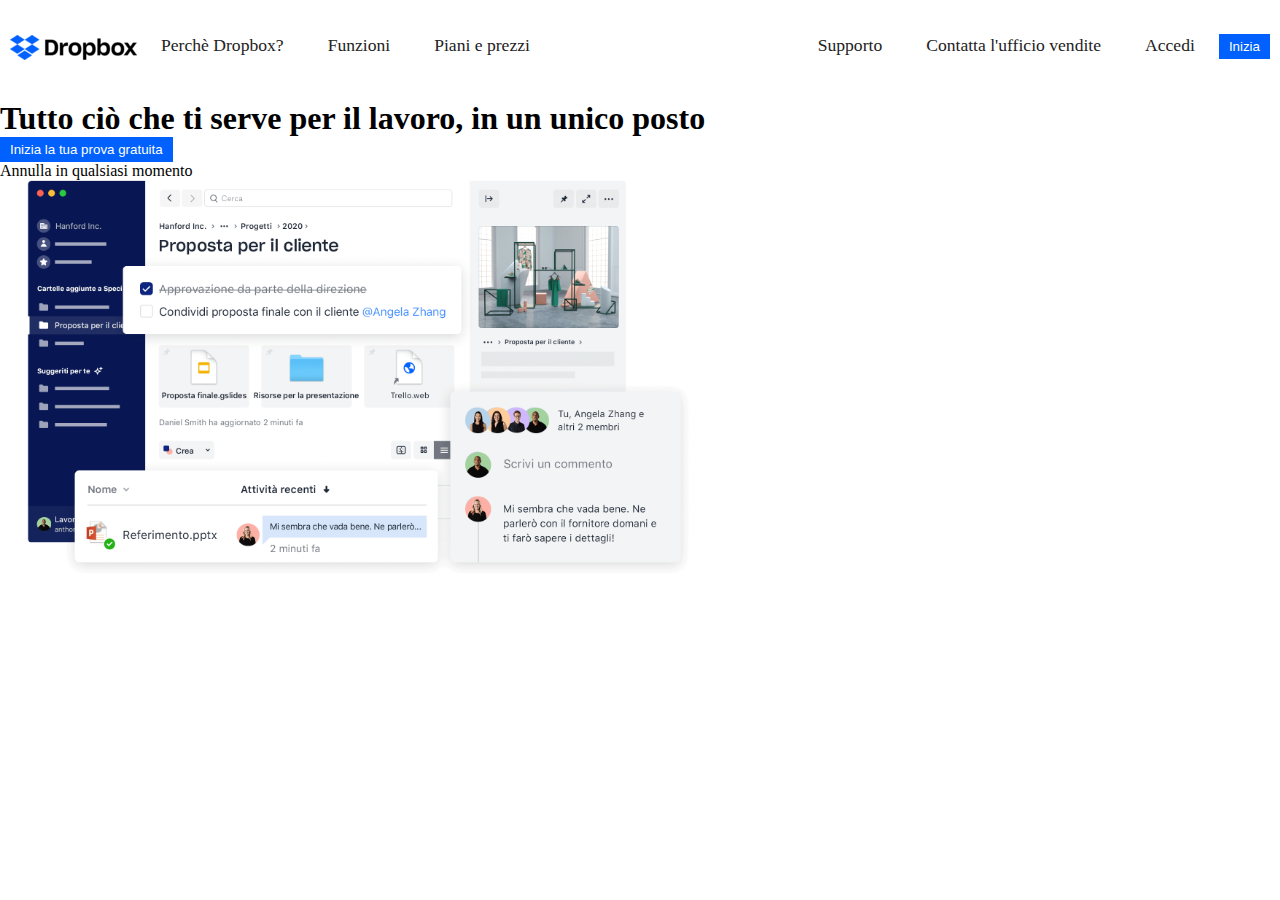
==== index.html @ a0fb564c "Fine sezione navigazione" ====
<!DOCTYPE html>
<html lang="it">
<head>

    <meta charset="UTF-8">
    <meta http-equiv="X-UA-Compatible" content="IE=edge">
    <meta name="viewport" content="width=device-width, initial-scale=1.0">
    <link rel="stylesheet" href="css/style.css">
    <title>Dropbox</title>

</head>

<body>
    <header>

        <!-- Inizio sezione navigazione -->
        <nav>
            <ul class="menu menu-left">
                <a href="#"><img src="img/logo-small.png" alt="logo-dropbox"></a>
                <li><a href="#">Perchè Dropbox?</a></li>
                <li><a href="#">Funzioni</a></li>
                <li><a href="#">Piani e prezzi</a></li>
            </ul>

            <ul class="menu menu-right">
                <li><a href="#">Supporto</a></li>
                <li><a href="#">Contatta l'ufficio vendite</a></li>
                <li><a href="#">Accedi</a></li>
                <a href="#"><button  id="inizia">Inizia</button></a>
            </ul>
        </nav>
        <!-- Fine sezione navigazione -->
    </header>
    <!-- Inizio corpo -->
    <main>
        <!-- Inizio prima sezione -->
        <div>
            <div>
                <h1>Tutto ciò che ti serve per il lavoro, in un unico posto</h1>
                <div>
                <p></p>
                <button>Inizia la tua prova gratuita</button>
                </div>
                <p>Annulla in qualsiasi momento</p>
            </div>

            <div class="jumbo">
                <img src="img/jumbo.png" alt="business-feature">
            </div>
        </div>
    </main>
</body>
</html>
---- css/style.css ----
/*  \/\/\/\/\/\/\/\/\/\/\/\/\/\Regole generali/\/\/\/\/\/\/\/\/\/\/\/\/\/  */
*{
    margin: 0;
    padding: 0;
    box-sizing: border-box;
}

button{
    background-color: #0061FF;
    padding: 5px;
    padding-left: 10px;
    padding-right: 10px;
    color: white;
    border: none;
}

button:hover{
    color: grey;
}

/* /\/\/\/\/\/\/\/\/\/\/\/\/\/\Regole generali/\/\/\/\/\/\/\/\/\/\/\/\/\/\ */

/* Inizio sezione navigazione */

nav {
    height: 100px; 
    width: 100%;
    background-color: white;
    position: fixed;
    top: 0;
    left: 0;
    z-index: 999;
    padding: 10px;
}

nav>ul>a>img {
    vertical-align: middle;
}

nav>ul>li {
    display: inline-block;
    padding: 0 20px;
    line-height: 70px;
}

.menu{
    display: inline-block;
    width: 40%;
}
nav>ul>li>a {
    display: inline-block;
    text-decoration: none;
    color: #222222;
    font-size: 1.1em;
}

nav ul li a:hover {
    background-color: #aaa;
}

li:hover {
    border-bottom: solid 2px green;
}

.menu-right{
    float: right;
    width: auto;
}

.menu-left{
    width: auto;
}

nav ul a {
    display: inline-block;
}

main{
    margin-top: 100px;
}

/* Fine sezione navigazione */

/* Inizio prima sezione */

.jumbo img{
    display: block;
    width: 700px;
}
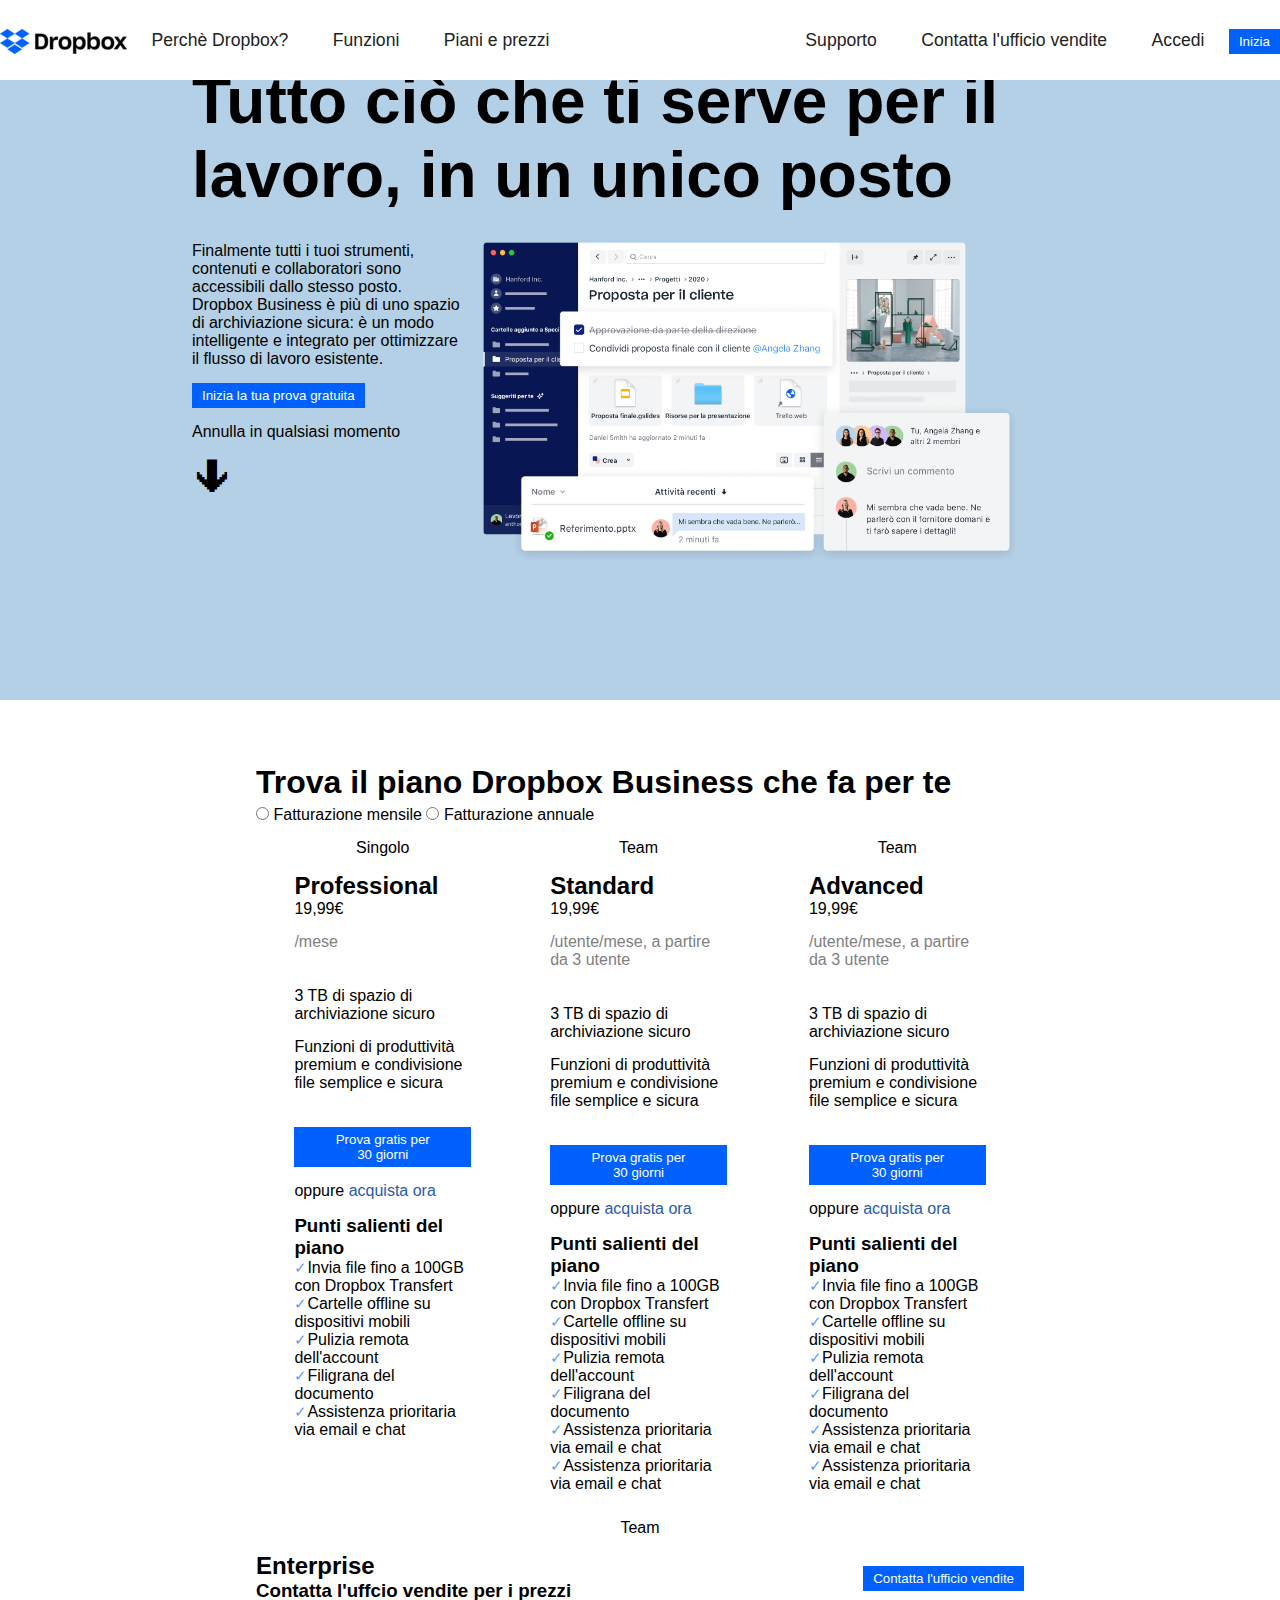
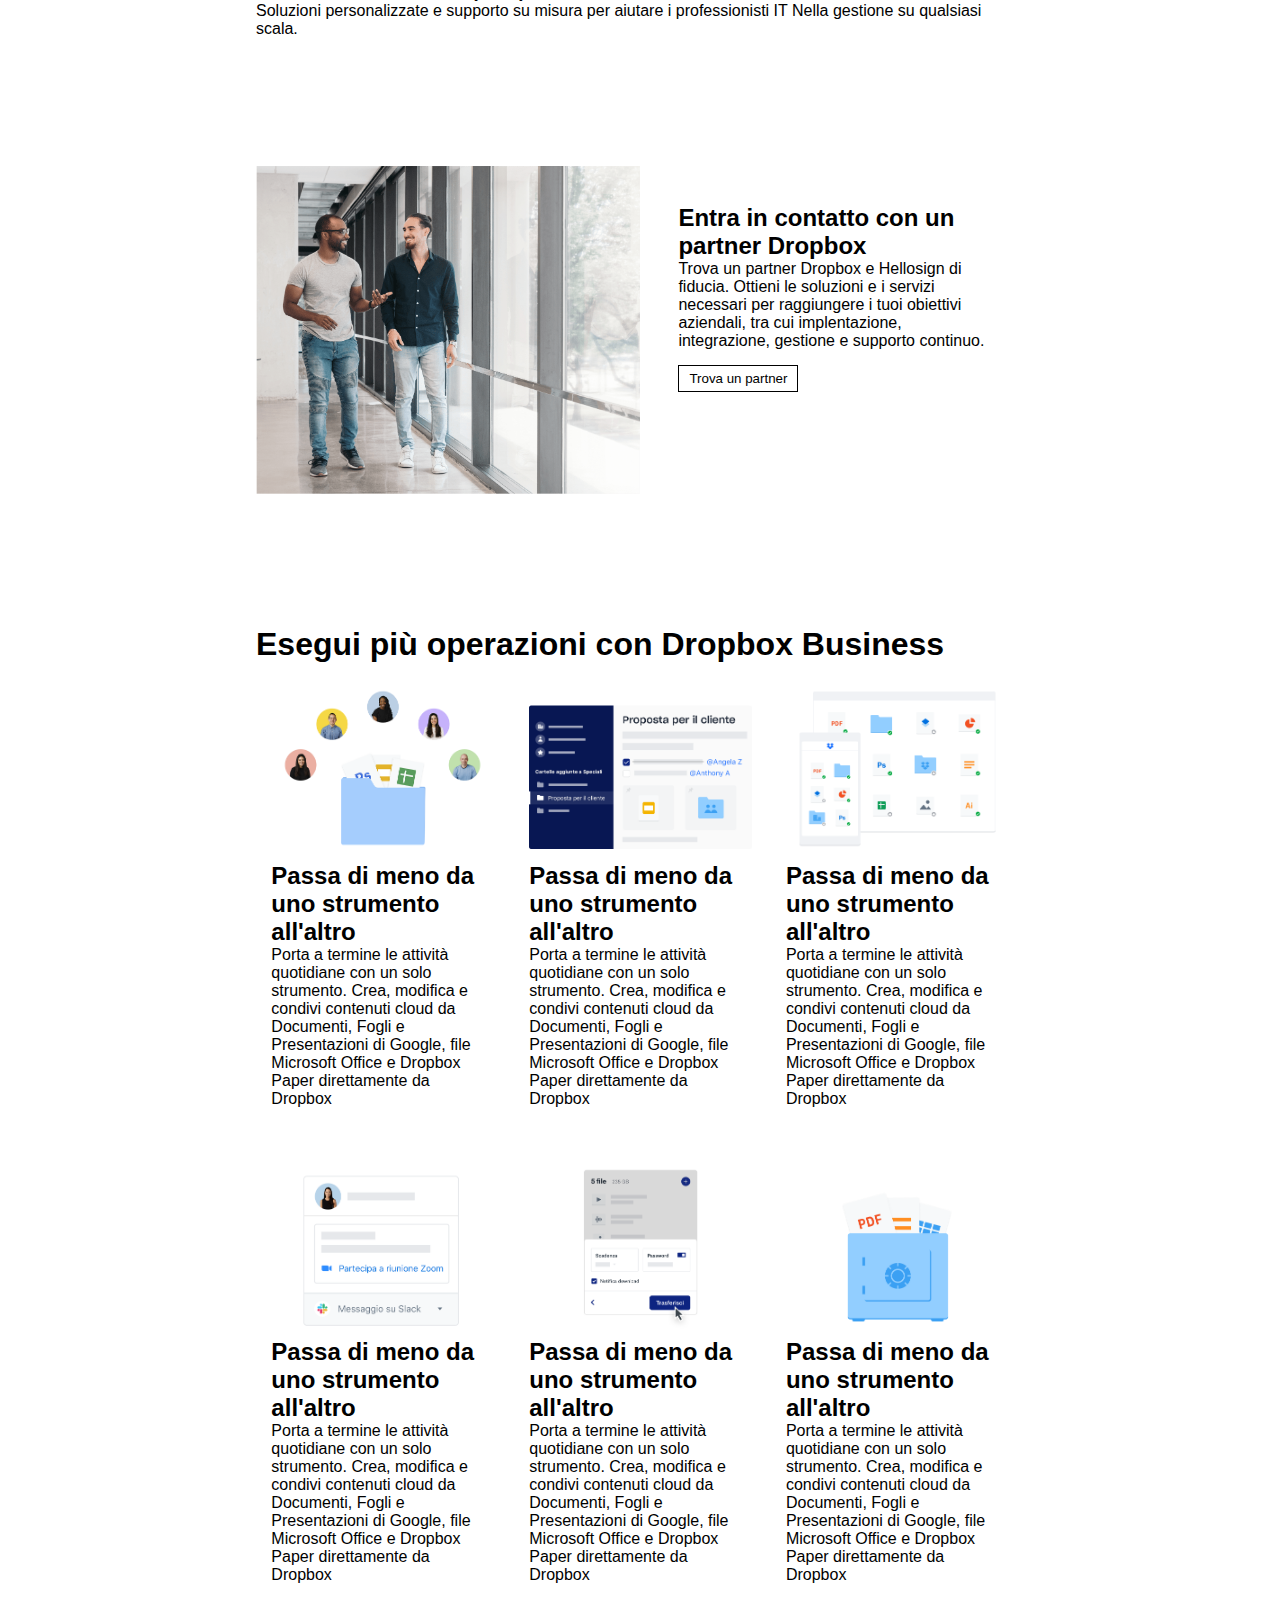
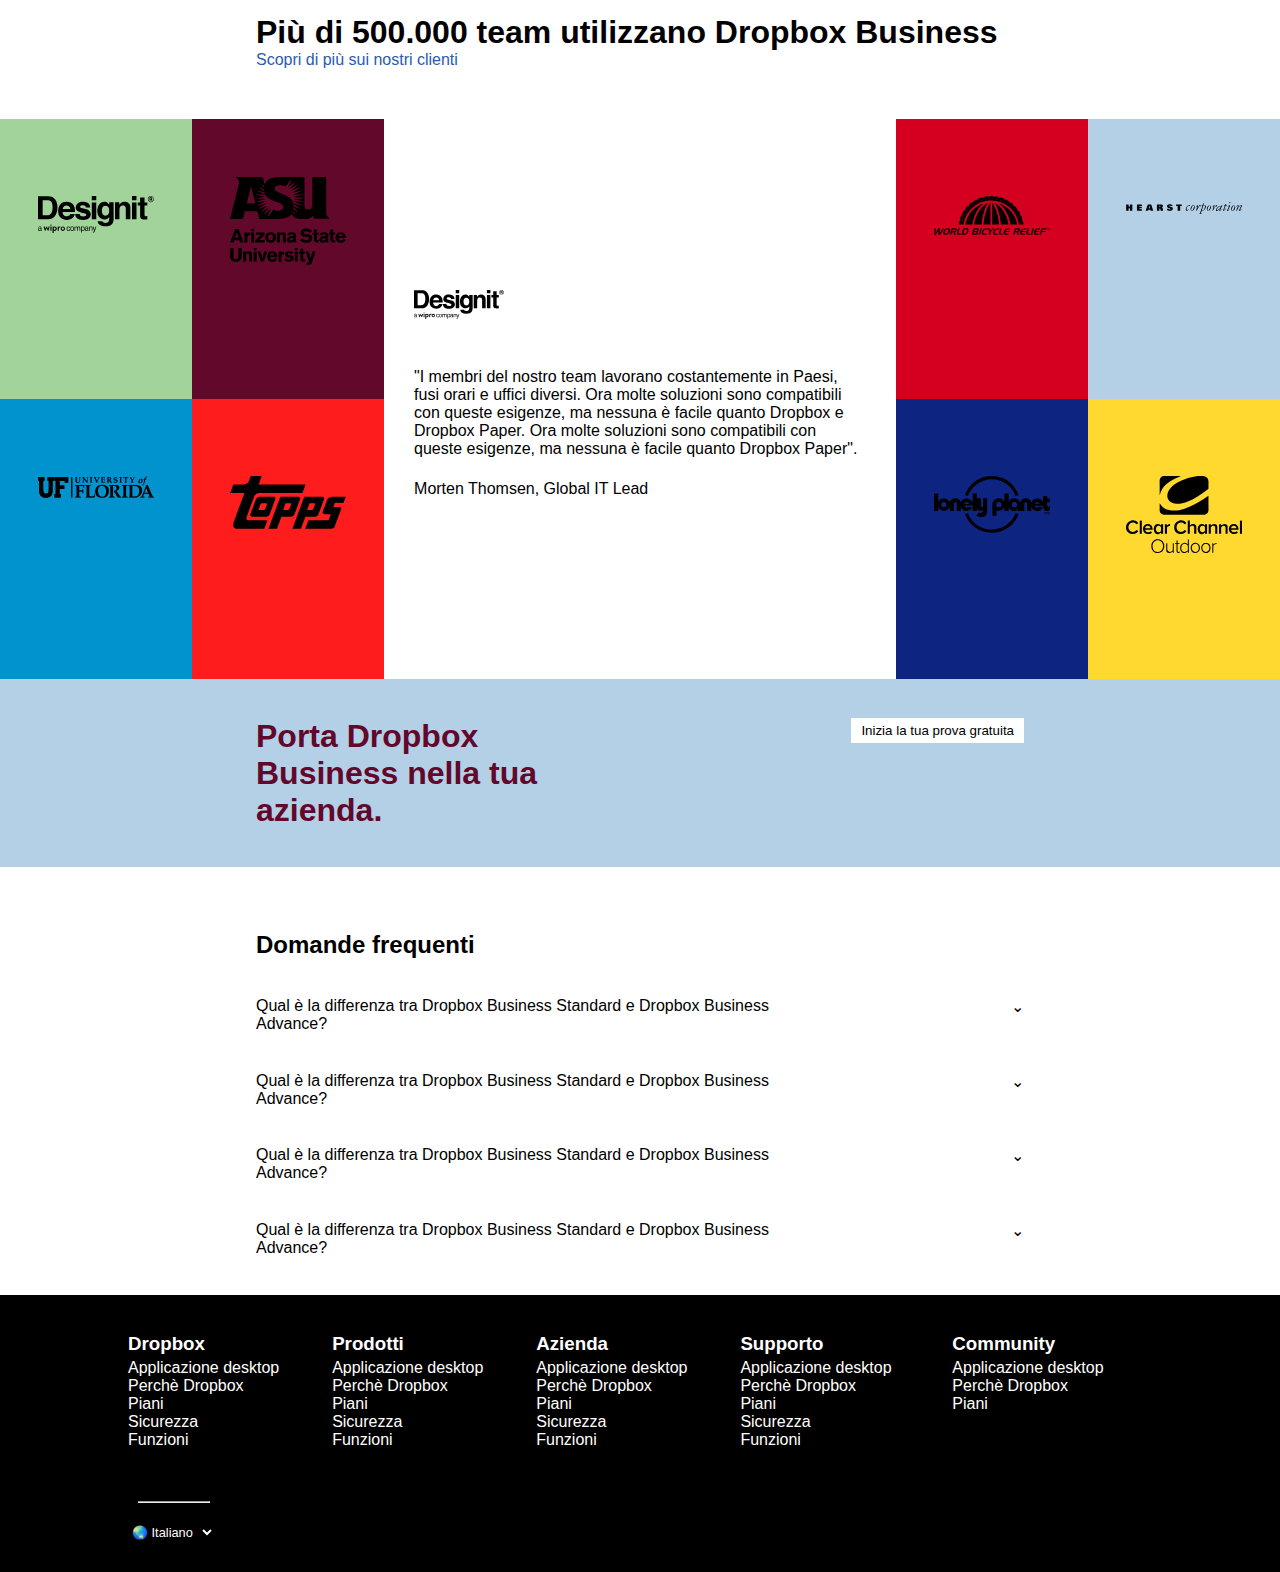
==== commit ae0bcd43: "Fine compito" ====
--- a/index.html
+++ b/index.html
@@ -1,10 +1,9 @@
 <!DOCTYPE html>
 <html lang="it">
 <head>
-
     <meta charset="UTF-8">
     <meta http-equiv="X-UA-Compatible" content="IE=edge">
-    <meta name="viewport" content="width=device-width, initial-scale=1.0">
+    <meta name="viewport" content="initial-scale=1, maximum-scale=1">
     <link rel="stylesheet" href="css/style.css">
     <title>Dropbox</title>
 
@@ -12,7 +11,6 @@
 
 <body>
     <header>
-
         <!-- Inizio sezione navigazione -->
         <nav>
             <ul class="menu menu-left">
@@ -34,20 +32,303 @@
     <!-- Inizio corpo -->
     <main>
         <!-- Inizio prima sezione -->
-        <div>
-            <div>
-                <h1>Tutto ciò che ti serve per il lavoro, in un unico posto</h1>
-                <div>
-                <p></p>
+        <div class="container">
+            <h1>Tutto ciò che ti serve per il lavoro, in un unico posto</h1>
+            <div class="container-left">  
+                <p>Finalmente tutti i tuoi strumenti, contenuti e collaboratori sono accessibili dallo stesso posto. Dropbox Business è più di uno spazio di archiviazione sicura: è un modo intelligente e integrato per ottimizzare il flusso di lavoro esistente.</p>
                 <button>Inizia la tua prova gratuita</button>
-                </div>
                 <p>Annulla in qualsiasi momento</p>
+                <p class="arrow"> &#129139;</p>
             </div>
 
             <div class="jumbo">
                 <img src="img/jumbo.png" alt="business-feature">
             </div>
         </div>
+        <!-- Fine prima sezione -->
+
+        <!-- Inizio sezione piani -->
+
+        <div class="containerz">
+
+            <div class="container-header">
+                <h1>Trova il piano Dropbox Business che fa per te</h1>
+
+                <div> 
+                    <input type="radio" id="Fatturazione-mensile" name="fatturazione" value="Fatturazione-mensile">
+                    <label for="dewey">Fatturazione mensile</label>     
+
+                    <input type="radio" id="Fatturazione-annuale" name="fatturazione" value="Fatturazione-annuale">
+                    <label for="dewey">Fatturazione annuale</label>     
+                </div>
+
+            </div>
+
+            <div class="container-main-left">
+                <div>
+                    <p class="text-center">Singolo</p>
+                </div>
+                <h2>Professional</h2>
+                <p>19,99€</p>
+                <p class="grey">/mese</p>
+                <p>3 TB di spazio di archiviazione sicuro</p>
+                <p>Funzioni di produttività premium e condivisione file semplice e sicura</p>
+                <button>Prova gratis per 30 giorni</button>
+                <p>oppure <a href="#">acquista ora</a></p>
+                 
+                <div>
+                    <h3>Punti salienti del piano</h3>
+                    <ul>
+                        <li> <span class="done"></span>Invia file fino a 100GB con Dropbox Transfert</li>
+                        <li> <span class="done"></span>Cartelle offline su dispositivi mobili</li>
+                        <li> <span class="done"></span>Pulizia remota dell'account</li>
+                        <li> <span class="done"></span>Filigrana del documento</li>
+                        <li> <span class="done"></span>Assistenza prioritaria via email e chat</li>
+                    </ul>
+                </div> 
+            </div>
+            <div class="container-main-center">
+                <div>
+                    <p class="text-center">Team</p>
+                </div>
+                <h2>Standard</h2>
+                <p>19,99€</p>
+                <p class="grey">/utente/mese, a partire da 3 utente</p>
+                <p>3 TB di spazio di archiviazione sicuro</p>
+                <p>Funzioni di produttività premium e condivisione file semplice e sicura</p>
+                <button>Prova gratis per 30 giorni</button>
+                <p>oppure <a href="#">acquista ora</a></p>
+            
+                <div>
+                    <h3>Punti salienti del piano</h3>
+                    <ul>
+                        <li> <span class="done"></span>Invia file fino a 100GB con Dropbox Transfert</li>
+                        <li> <span class="done"></span>Cartelle offline su dispositivi mobili</li>
+                        <li> <span class="done"></span>Pulizia remota dell'account</li>
+                        <li> <span class="done"></span>Filigrana del documento</li>
+                        <li> <span class="done"></span>Assistenza prioritaria via email e chat</li>
+                        <li> <span class="done"></span>Assistenza prioritaria via email e chat</li>
+                    </ul>
+                </div>                 
+            </div>
+            <div class="container-main-right">
+                <div>
+                    <p class="text-center">Team</p>
+                </div>
+                <h2>Advanced</h2>
+                <p>19,99€</p>
+                <p class="grey">/utente/mese, a partire da 3 utente</p>
+                <p>3 TB di spazio di archiviazione sicuro</p>
+                <p>Funzioni di produttività premium e condivisione file semplice e sicura</p>
+                <button>Prova gratis per 30 giorni</button>
+                <p>oppure <a href="#">acquista ora</a></p>
+
+                <div>
+                    <h3>Punti salienti del piano</h3>
+                    <ul>
+                        <li> <span class="done"></span>Invia file fino a 100GB con Dropbox Transfert</li>
+                        <li> <span class="done"></span>Cartelle offline su dispositivi mobili</li>
+                        <li> <span class="done"></span>Pulizia remota dell'account</li>
+                        <li> <span class="done"></span>Filigrana del documento</li>
+                        <li> <span class="done"></span>Assistenza prioritaria via email e chat</li>
+                        <li> <span class="done"></span>Assistenza prioritaria via email e chat</li>
+                    </ul>
+                </div>     
+            </div>
+        </div>
+        <!-- Fine sezione piani -->
+        <!-- Inizio sezione enterprise -->
+        <div class="container-enterprise">
+            <p class="text-center">Team</p>
+            <h2>Enterprise</h2>
+            <h3>Contatta l'uffcio vendite per i prezzi</h3>
+            <p>Soluzioni personalizzate e supporto su misura per aiutare i professionisti IT Nella gestione su qualsiasi scala.</p>
+            <button class="button-float">Contatta l'ufficio vendite</button>
+        </div>
+        <!-- Fine sezione enterprise -->
+        <!-- Inizio sezione partner -->
+        <div class="container-partner">
+            <div class="img-partner">
+                <img src="img/partner.png" alt="partner">
+            </div>
+
+            <div class="box-partner">
+                <h2>Entra in contatto con un partner Dropbox</h2>
+                <p>Trova un partner Dropbox e Hellosign di fiducia. Ottieni le soluzioni e i servizi necessari per raggiungere i tuoi obiettivi aziendali, tra cui implentazione, integrazione, gestione e supporto continuo.</p>
+                <button class="button-partner">Trova un partner</button>
+            </div>
+        </div>
+        <!-- Fine sezione partner -->
+        <!-- Inizio sezione operazioni -->
+        <div class="container-Dropbox-Business">
+            <h1>Esegui più operazioni con Dropbox Business</h1>
+            
+            <div class="box-DB" >
+                <div class="box-img">
+                    <img src="img/business-feature-switching-tools.png" alt="folder-tools">
+                </div>
+                <h2>Passa di meno da uno strumento all'altro</h2>
+                <p>Porta a termine le attività quotidiane con un solo strumento. Crea, modifica e condivi contenuti cloud da Documenti, Fogli e Presentazioni di Google, file Microsoft Office e Dropbox Paper direttamente da Dropbox</p>
+            </div>
+
+            <div class="box-DB" >
+                <div class="box-img">
+                    <img src="img/business-feature-coordinate-it.png" alt="folder-tools">
+                </div>
+                <h2>Passa di meno da uno strumento all'altro</h2>
+                <p>Porta a termine le attività quotidiane con un solo strumento. Crea, modifica e condivi contenuti cloud da Documenti, Fogli e Presentazioni di Google, file Microsoft Office e Dropbox Paper direttamente da Dropbox</p>
+            </div>
+
+            <div class="box-DB right" >
+                <div class="box-img">
+                    <img src="img/business-feature-multi-device.png" alt="folder-tools">
+                </div>
+                <h2>Passa di meno da uno strumento all'altro</h2>
+                <p>Porta a termine le attività quotidiane con un solo strumento. Crea, modifica e condivi contenuti cloud da Documenti, Fogli e Presentazioni di Google, file Microsoft Office e Dropbox Paper direttamente da Dropbox</p>
+            </div>
+
+            <div class="box-DB" >
+                <div class="box-img">
+                    <img src="img/business-feature-integrations-it.png" alt="folder-tools">
+                </div>
+                <h2>Passa di meno da uno strumento all'altro</h2>
+                <p>Porta a termine le attività quotidiane con un solo strumento. Crea, modifica e condivi contenuti cloud da Documenti, Fogli e Presentazioni di Google, file Microsoft Office e Dropbox Paper direttamente da Dropbox</p>
+            </div> 
+            
+            <div class="box-DB" >
+                <div class="box-img">
+                    <img src="img/business-feature-send-files-it.png" alt="folder-tools">
+                </div>
+                <h2>Passa di meno da uno strumento all'altro</h2>
+                <p>Porta a termine le attività quotidiane con un solo strumento. Crea, modifica e condivi contenuti cloud da Documenti, Fogli e Presentazioni di Google, file Microsoft Office e Dropbox Paper direttamente da Dropbox</p>
+            </div>
+
+            <div class="box-DB right" >
+                <div class="box-img">
+                    <img src="img/business-feature-security.png" alt="folder-tools">
+                </div>
+                <h2>Passa di meno da uno strumento all'altro</h2>
+                <p>Porta a termine le attività quotidiane con un solo strumento. Crea, modifica e condivi contenuti cloud da Documenti, Fogli e Presentazioni di Google, file Microsoft Office e Dropbox Paper direttamente da Dropbox</p>
+            </div>
+        </div>
+        <!-- Fine sezione operazioni -->
+        <!-- Inizio sezione team -->
+        <div class="container-title">
+            <h1>Più di 500.000 team utilizzano Dropbox Business</h1>
+            <a href="#">Scopri di più sui nostri clienti</a>
+        </div>
+        <div class="container-boxes">
+
+            <div class="left-box dimension-box">
+                <div class="left-img-1 dim-box"><div id="left-img-1-p"><img src="img/designit.svg" alt="logo-designit"></div></div>
+                <div class="left-img-2 dim-box right"><img src="img/arizona_state_university.svg" alt="logo-arizon"></div>
+                <div class="left-img-3 dim-box"><img src="img/university_of_florida.svg" alt="logo-florida"></div>
+                <div class="left-img-4 dim-box right"><img src="img/topps.svg" alt="logo-topps"></div>
+            </div>
+            <div class="center-box">
+                <div class="center-img">
+                    <img src="img/designit.svg" alt="logo-designit">
+                </div>
+                <p>"I membri del nostro team lavorano costantemente in Paesi, fusi orari e uffici diversi. Ora molte soluzioni sono compatibili con queste esigenze, ma nessuna è facile quanto Dropbox e Dropbox Paper. Ora molte soluzioni sono compatibili con queste esigenze, ma nessuna è facile quanto Dropbox Paper".</p>
+                <p>Morten Thomsen, Global IT Lead</p>
+            </div>
+            <div class="right-box dimension-box  right">
+                <div class="right-img-1 dim-box"><img src="img/world_bicycle_relief.svg" alt="logo-world"></div>
+                <div class="right-img-2 dim-box right"><img src="img/hearst_corp.svg" alt="logo-hearst"></div>
+                <div class="right-img-3 dim-box"><img src="img/lonely_planet.svg" alt="logo-lonely"></div>
+                <div class="right-img-4 dim-box right"><img src="img/clear_channel.svg" alt="logo-clear"></div>
+            </div>
+        </div>
+        <!-- Fine sezione team -->
+        <!-- Inizio sezione prova gratuita -->
+        <div class="container-prova-gratuita">
+            <div class="box-prova-gratuita">
+                <h1>Porta Dropbox Business nella tua azienda.</h1>
+                <button id="button-prova-gratuita">Inizia la tua prova gratuita</button>
+            </div>
+        </div>
+        <!-- Fine sezione prova gratuita -->
+        <!-- Inizio sezione FAQ -->
+        <div class="container-domande">
+            <h2>Domande frequenti</h2>
+            <ul>
+                <p>&#8964;</p>
+                <li>Qual è la differenza tra Dropbox Business Standard e Dropbox Business Advance?</li>
+                <p>&#8964;</p>
+                <li>Qual è la differenza tra Dropbox Business Standard e Dropbox Business Advance?</li>
+                <p>&#8964;</p>
+                <li>Qual è la differenza tra Dropbox Business Standard e Dropbox Business Advance?</li>
+                <p>&#8964;</p>
+                <li>Qual è la differenza tra Dropbox Business Standard e Dropbox Business Advance?</li>
+            </ul>
+        </div>
+        <!-- Fine sezione FAQ -->
     </main>
+    <!-- Fine corpo -->
+    <footer>
+        <!-- Inizio sezione footer -->
+        <div class="container-footer">
+            <ul>
+                <li class="box-footer">
+                    <h3>Dropbox</h3>
+                    <ul>
+                        <li><a href="#">Applicazione desktop</a></li>
+                        <li><a href="#">Perchè Dropbox</a></li>
+                        <li><a href="#">Piani</a></li>
+                        <li><a href="#">Sicurezza</a></li>
+                        <li><a href="#">Funzioni</a></li>
+                    </ul>
+                </li>
+                <li class="box-footer">
+                    <h3>Prodotti</h3>
+                    <ul>
+                        <li><a href="#">Applicazione desktop</a></li>
+                        <li><a href="#">Perchè Dropbox</a></li>
+                        <li><a href="#">Piani</a></li>
+                        <li><a href="#">Sicurezza</a></li>
+                        <li><a href="#">Funzioni</a></li>
+                    </ul>
+                </li>
+                <li class="box-footer">
+                    <h3>Azienda</h3>
+                    <ul>
+                        <li><a href="#">Applicazione desktop</a></li>
+                        <li><a href="#">Perchè Dropbox</a></li>
+                        <li><a href="#">Piani</a></li>
+                        <li><a href="#">Sicurezza</a></li>
+                        <li><a href="#">Funzioni</a></li>
+                    </ul>
+                </li>
+                <li class="box-footer">
+                    <h3>Supporto</h3>
+                    <ul>
+                        <li><a href="#">Applicazione desktop</a></li>
+                        <li><a href="#">Perchè Dropbox</a></li>
+                        <li><a href="#">Piani</a></li>
+                        <li><a href="#">Sicurezza</a></li>
+                        <li><a href="#">Funzioni</a></li>
+                    </ul>
+                </li>
+                <li class="box-footer right">
+                    <h3>Community</h3>
+                    <ul>
+                        <li><a href="#">Applicazione desktop</a></li>
+                        <li><a href="#">Perchè Dropbox</a></li>
+                        <li><a href="#">Piani</a></li>
+                    </ul>
+                </li>
+            </ul>
+            <hr>
+            <div class="box-footer-language">
+                <select id="language" name="Language">
+                    <option value="Italiano"> &#127759; Italiano</option>
+                    <option value="English"> &#127759; English</option>
+                    <option value="Deutsch "> &#127759; Deutsch </option>
+                    <option value="Español "> &#127759; Español </option>
+                </select>
+            </div>
+        </div>
+        <!-- Fine sezione footer -->
+    </footer>
 </body>
 </html>--- a/css/style.css
+++ b/css/style.css
@@ -3,6 +3,7 @@
     margin: 0;
     padding: 0;
     box-sizing: border-box;
+    font-family: -apple-system, BlinkMacSystemFont, 'Segoe UI', Roboto, Oxygen, Ubuntu, Cantarell, 'Open Sans', 'Helvetica Neue', sans-serif;
 }
 
 button{
@@ -18,19 +19,53 @@
     color: grey;
 }
 
+body{
+    min-width: 700px;
+}
+
+ul{
+    list-style: none;
+    list-style-position: inside;
+    padding-left: 0;
+}
+
+.text-center{
+    text-align: center;
+}
+
+a{
+    text-decoration: none;
+    color: #295BAF;
+}
+
+img{
+    width: 100%;
+}
+
+.grey{
+    color: grey;
+}
+
+.right{
+    float: right;
+}
 /* /\/\/\/\/\/\/\/\/\/\/\/\/\/\Regole generali/\/\/\/\/\/\/\/\/\/\/\/\/\/\ */
 
 /* Inizio sezione navigazione */
 
+header{
+    display: block;
+    width: 100%;
+}
 nav {
-    height: 100px; 
+    display: block; 
     width: 100%;
     background-color: white;
     position: fixed;
     top: 0;
     left: 0;
     z-index: 999;
-    padding: 10px;
+    height: 80px;
 }
 
 nav>ul>a>img {
@@ -40,12 +75,12 @@
 nav>ul>li {
     display: inline-block;
     padding: 0 20px;
-    line-height: 70px;
+    line-height: 80px;
 }
 
 .menu{
     display: inline-block;
-    width: 40%;
+ 
 }
 nav>ul>li>a {
     display: inline-block;
@@ -58,7 +93,7 @@
     background-color: #aaa;
 }
 
-li:hover {
+nav>ul>li:hover {
     border-bottom: solid 2px green;
 }
 
@@ -75,15 +110,368 @@
     display: inline-block;
 }
 
-main{
-    margin-top: 100px;
-}
-
 /* Fine sezione navigazione */
 
 /* Inizio prima sezione */
 
-.jumbo img{
+.jumbo {
+    display: inline;
+    width: 70%;
+    float: right;
+    
+}
+
+.jumbo>img{
+    width: 90%;
+}
+
+.container{
+    padding-left: 15%;
+    padding-right: 15%;
+    padding-top: 5%;
+    height: 700px;
+    background-color: #B4D0E7;
+}
+
+.container>div{
+    display: inline-block;
+}
+
+.container-left{
+    max-height: 50vh;
+    width: 30%;
+    display: inline-block;
+
+}
+
+.container h1, button, p{
+    margin-bottom: 15px;
     display: block;
-    width: 700px;
-}+}
+
+.container h1{
+    margin-bottom: 30px;
+    font-size: 400%;
+}
+
+.arrow{
+    font-size: 40px;
+}
+
+/* Fine prima sezione */
+
+
+/* Inizio sezione piani */
+
+.done::before{
+    content: "\2713";
+    display: inline-block;
+    color: #5C9AFF;
+    font-size: 15px;
+    text-align: center;
+}
+
+.margin-button-60{
+    margin-bottom: 60px;
+}
+
+.containerz{
+    padding-top: 5%;
+    margin-right: 20%;
+    margin-left: 20%;
+    padding-bottom: 2%;
+}
+
+.containerz .grey{
+    margin-bottom: 20%;
+}
+
+.containerz button{
+    margin-top: 20%;
+    padding-left: 20%;
+    padding-right: 20%;
+}
+
+.container-header{
+    margin-bottom: 2%;
+    display: block;
+}
+
+.container-header p{
+    margin-top: 5px;;
+}
+
+.container-header h1{
+    margin-bottom: 5px;;
+}
+
+.container-main-left{
+    width: 33%;
+    float: left;
+    display: inline;
+    padding-left: 5%;
+    padding-right: 5%;
+}
+
+.container-main-center{
+    margin-left: 0.3%;
+    margin-right: 0.3%;
+    width: 33%;
+    display: inline-block;
+    padding-left: 5%;
+    padding-right: 5%;
+}
+
+.container-main-right{
+    width: 33%;
+    float: right;
+    display: inline;
+    padding-left: 5%;
+    padding-right: 5%;
+}
+
+/* Fine sezione piani */
+
+/* Inizio sezione enterprise */
+.container-enterprise{
+    margin-left: 20%;
+    margin-right: 20%;
+    position: relative;
+}
+
+.button-float{
+    position: absolute;
+    top: 40%;
+    right: 0;
+}
+/* Fine sezione enterprise */
+
+/* Inizio sezione partner */
+.container-partner{
+    margin-left: 20%;
+    margin-right: 20%;
+    margin-top: 10%;
+    margin-bottom: 10%;
+}
+
+.img-partner{
+    width: 50%;
+    display: inline-block;
+}
+
+.img-partner>img{
+    width: 100%;
+}
+
+.box-partner{
+    width: 50%;
+    float: right;
+    display: inline;
+    padding-top: 5%;
+    padding-right: 5%;
+    padding-left: 5%;
+}
+
+.button-partner{
+    background-color: white;
+    border: 1px solid black;
+    color: black;
+}
+
+.button-partner:hover{
+    background-color: black;
+    color: white;
+}
+/* Fine sezione partner */
+
+/* Inizio sezione operazioni */
+.container-Dropbox-Business{
+    margin-left: 20%;
+    margin-right: 20%;
+}
+
+.box-DB{
+    width: 33%;
+    padding: 2%;
+    display: inline-block;
+}
+/* Fine sezione operazioni */
+
+/* Inizio sezione team */
+.container-title{
+    margin-left: 20%;
+    margin-right: 20%;
+}
+
+.container-boxes{
+    margin-top: 50px;
+}
+
+.dimension-box{
+    width: 30%;
+    display: inline-block;
+}
+
+.center-box{
+    width: 39%;
+    display: inline-block;
+    padding-left: 2%;
+    padding-right: 2%;
+    padding-top: 1%;
+    margin: auto;
+}
+
+.center-box>p{
+    margin-top: 5%;
+    margin-bottom: 5%;
+}
+.center-img{
+    width: 20%;
+    margin-bottom: 10%;
+}
+
+.dim-box{
+    width: 50%;
+    display: inline-block;
+    padding-right: 10%;
+    padding-left: 10%;
+    padding-top: 20%;
+    padding-bottom: auto;
+    height: 280px;
+}
+
+.dim-box img{
+    vertical-align: bottom;
+}
+.left-img-1{
+    background-color: #A2D39B;
+}
+
+.left-img-2{
+    background-color: #61082B;
+    padding-top: 15%;
+}
+
+.left-img-3{
+    background-color: #0093CE;
+}
+
+.left-img-4{
+    background-color: #FF1C1C;
+}
+
+#left-img-1-p{
+    width: 100%;
+    background-color: #A2D39B;
+}
+
+.right-img-1{
+    background-color: #D5001F;
+}
+
+.right-img-2{
+    background-color: #B4D0E7;
+}
+
+.right-img-3{
+    background-color: #0D2481;
+}
+
+.right-img-4{
+    background-color: #FFD830;
+}
+/* Fine sezione team */
+
+/* Inizio sezione prova gratuita */
+.container-prova-gratuita{
+    background-color: #B4D0E7;
+    padding-top: 3%;
+    padding-bottom: 3%;
+}
+
+.box-prova-gratuita{
+    margin-right: 20%;
+    margin-left: 20%;
+}
+
+#button-prova-gratuita{
+    background-color: white;
+    color: black;
+    float: right;
+}
+
+#button-prova-gratuita:hover{
+    background-color: #B4D0E7;
+    color: white;
+    display: inline-block;
+}
+
+.box-prova-gratuita h1{
+    color: #61082B;
+    width: 40%;
+    display: inline-block;
+}
+/* Fine sezione prova gratuita */
+
+/* Inizio sezione FAQ */
+.container-domande{
+    padding-top: 5%;
+    margin-right: 20%;
+    margin-left: 20%;
+}
+
+.container-domande li{
+    margin-top: 5%;
+    margin-bottom: 5%;
+    width: 70%;
+}
+
+.container-domande p{
+    float: right;
+}
+/* Fine sezione FAQ */
+
+/* Inizio sezione footer */
+footer{
+    background-color: black;
+    color: white;
+}
+
+footer a{
+    color: white;
+}
+
+.container-footer{
+    margin-right: 10%;
+    margin-left: 10%;
+    padding-top: 3%;
+}
+
+.box-footer{
+    display: inline-block;
+    width: 19.5%;
+}
+
+.box-footer h3{
+    margin-bottom: 2%;
+}
+
+.box-footer-language{
+    padding-top: 2%;
+    padding-bottom: 3%;
+    border-top: 2px white;
+}
+
+#language{
+    border: none;
+    background-color: black;
+    color: white;
+    font-size: 0.8em;
+}
+
+hr{
+    margin-left: 10px;
+    margin-top: 5%;
+    width: 7%;
+}
+/* Fine sezione footer */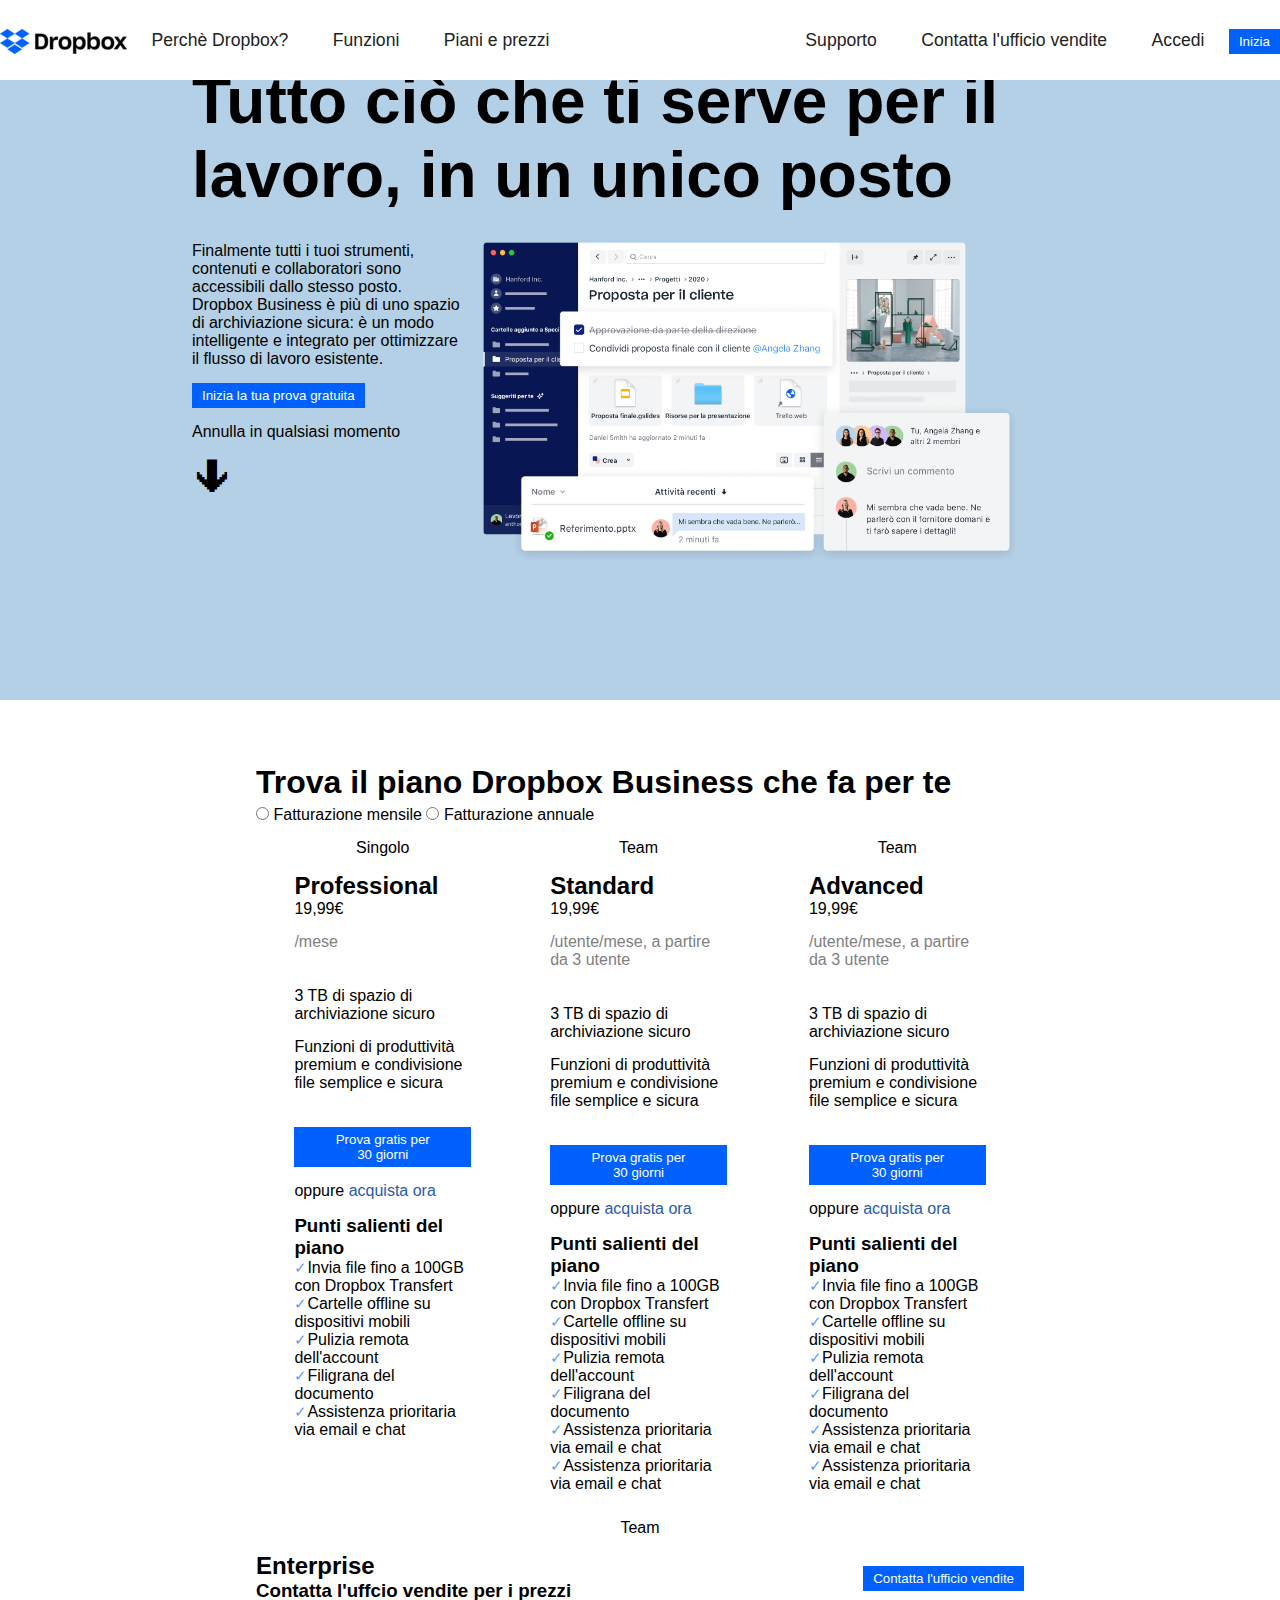
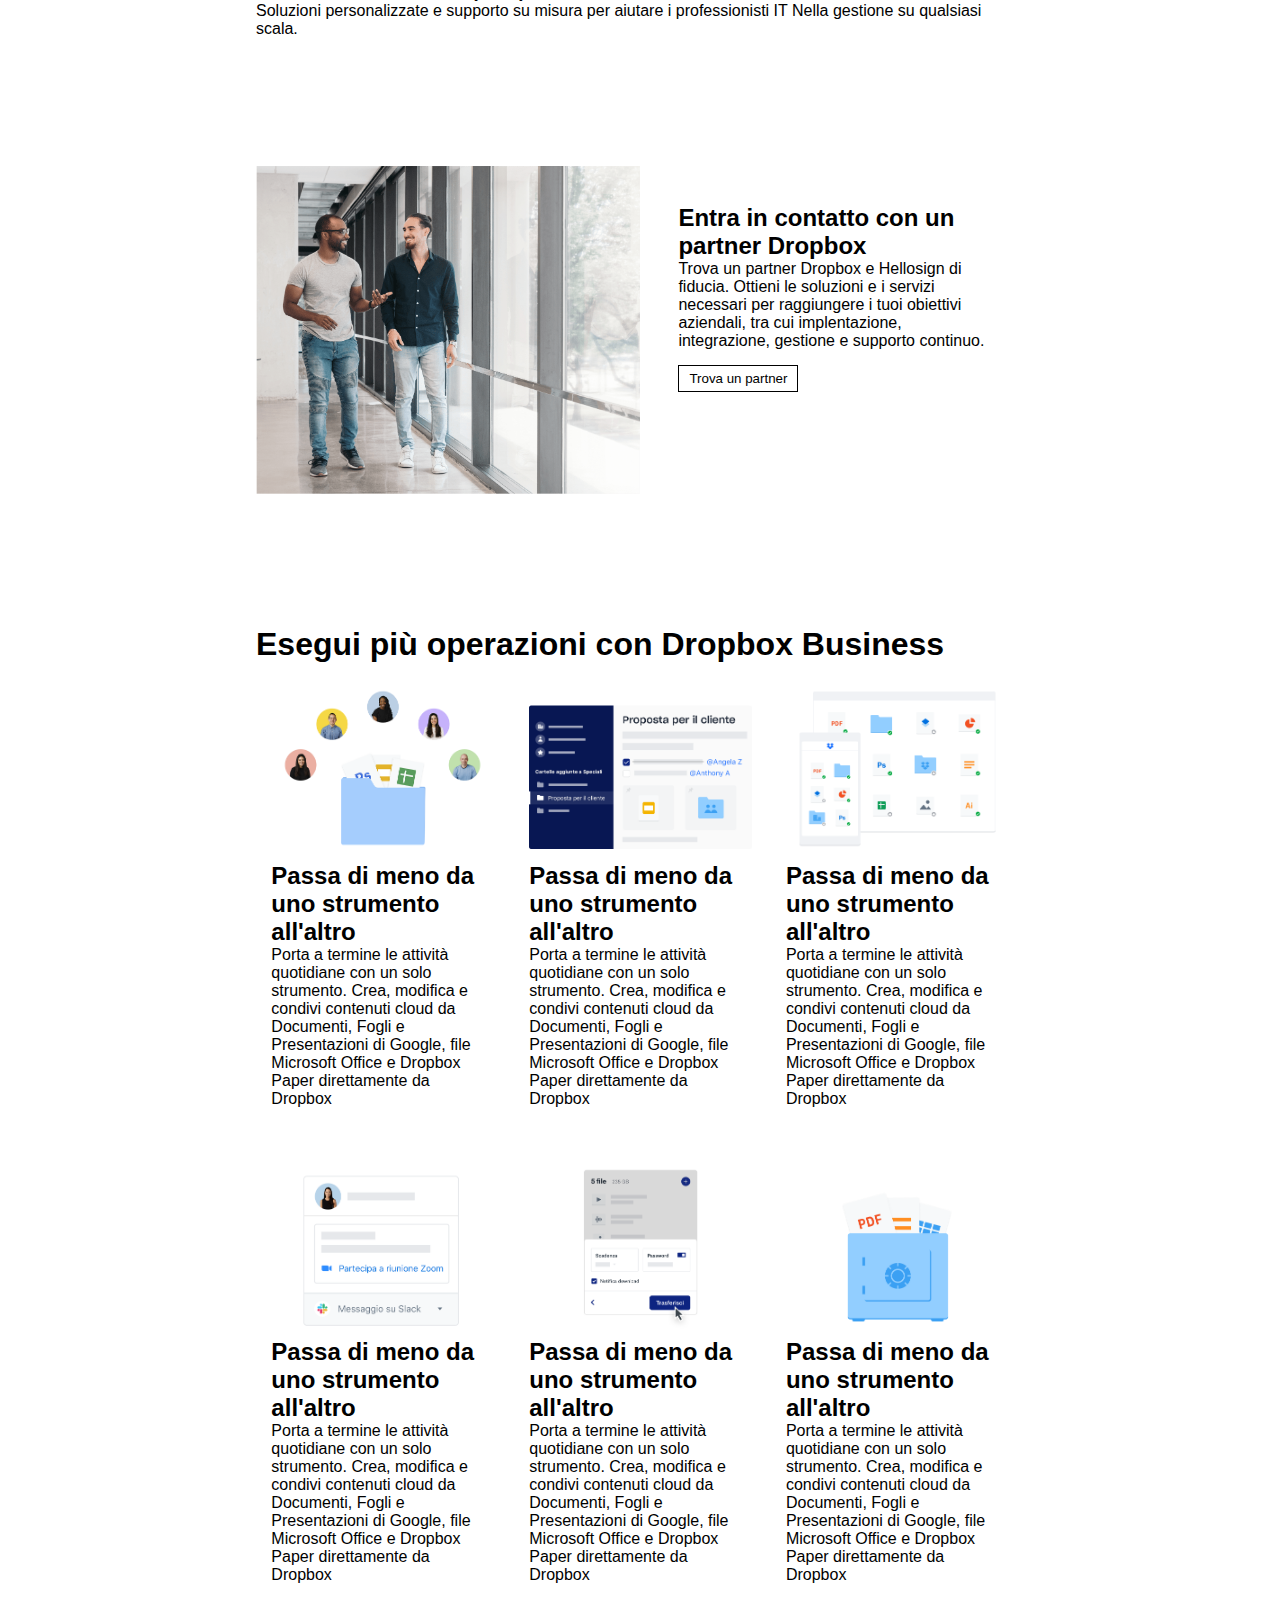
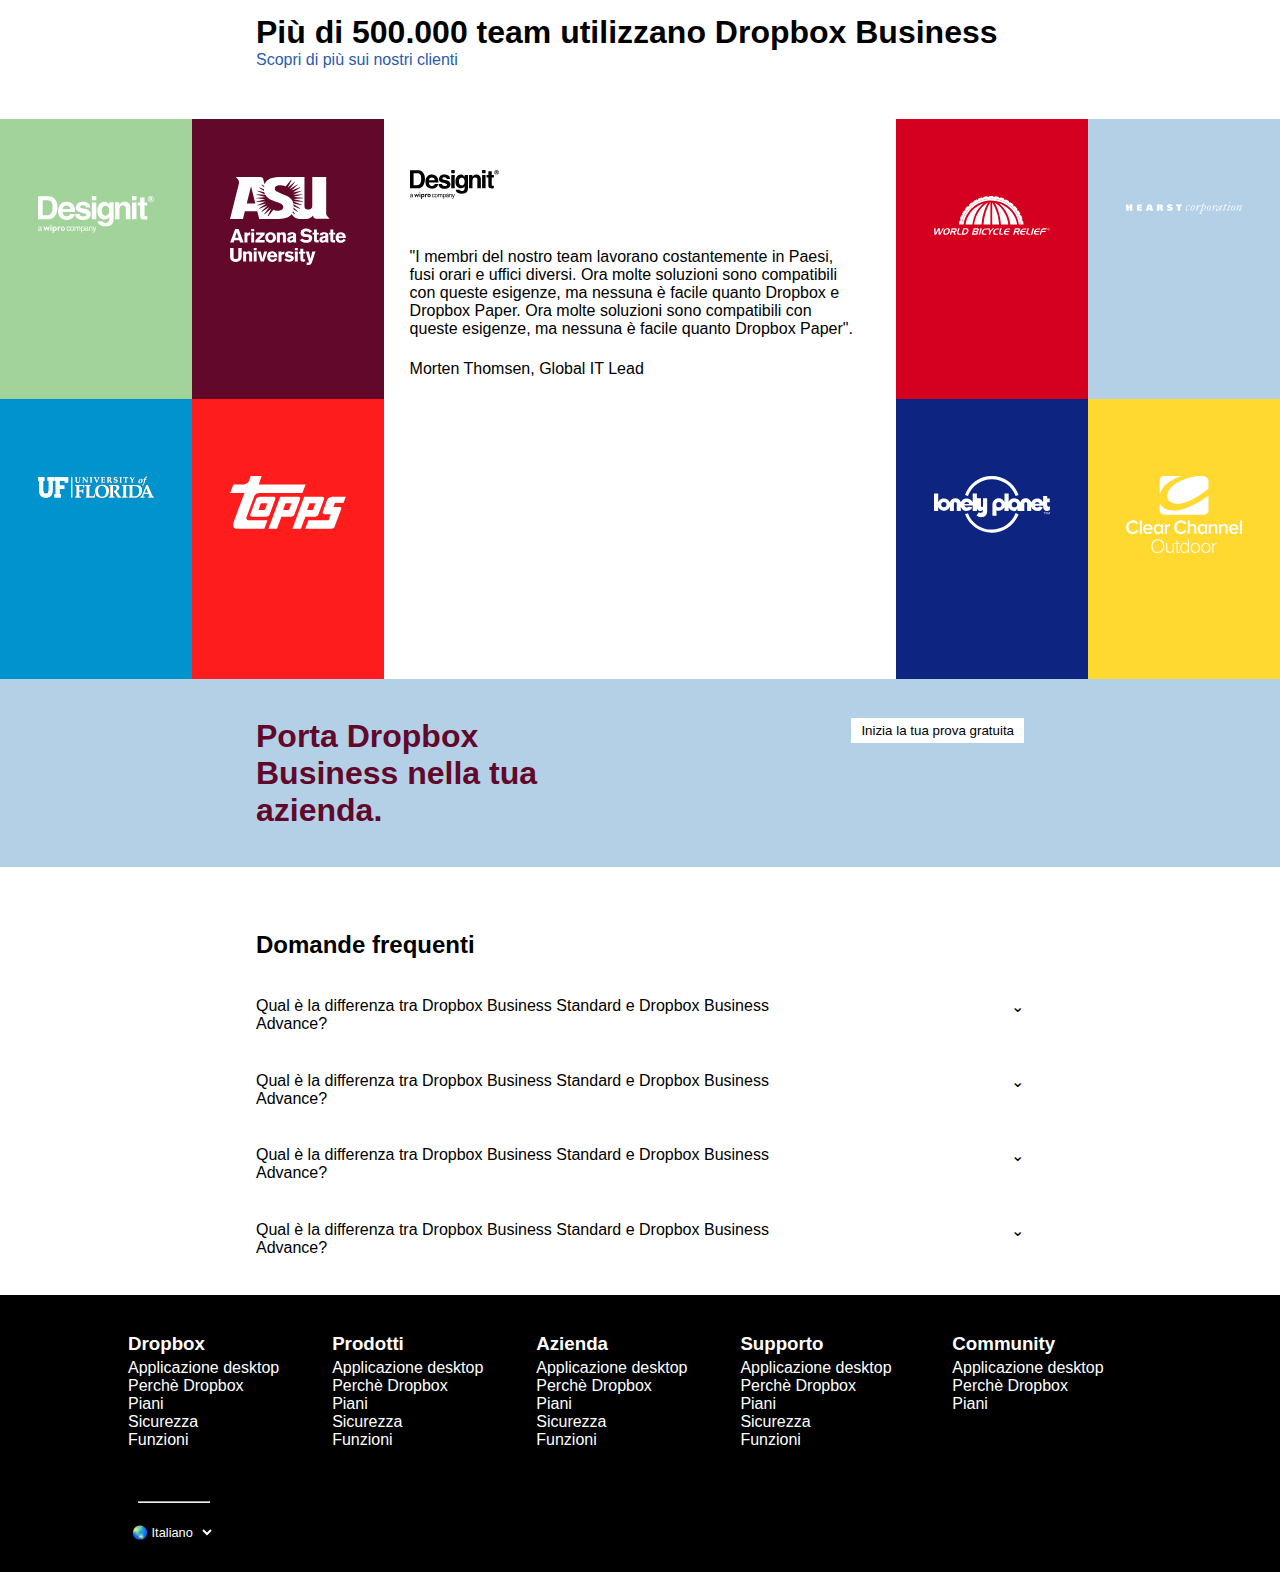
==== commit 1ad29765: "compito corretto" ====
--- a/index.html
+++ b/index.html
@@ -219,7 +219,7 @@
         </div>
         <div class="container-boxes">
 
-            <div class="left-box dimension-box">
+            <div class="left-box dimension-box left">
                 <div class="left-img-1 dim-box"><div id="left-img-1-p"><img src="img/designit.svg" alt="logo-designit"></div></div>
                 <div class="left-img-2 dim-box right"><img src="img/arizona_state_university.svg" alt="logo-arizon"></div>
                 <div class="left-img-3 dim-box"><img src="img/university_of_florida.svg" alt="logo-florida"></div>
--- a/css/style.css
+++ b/css/style.css
@@ -48,6 +48,10 @@
 
 .right{
     float: right;
+}
+
+.left{
+    float: left;
 }
 /* /\/\/\/\/\/\/\/\/\/\/\/\/\/\Regole generali/\/\/\/\/\/\/\/\/\/\/\/\/\/\ */
 
@@ -78,12 +82,7 @@
     line-height: 80px;
 }
 
-.menu{
-    display: inline-block;
- 
-}
 nav>ul>li>a {
-    display: inline-block;
     text-decoration: none;
     color: #222222;
     font-size: 1.1em;
@@ -98,12 +97,14 @@
 }
 
 .menu-right{
-    float: right;
-    width: auto;
+    float: right; 
+    height: 100%;
+    display: inline-block;
 }
 
 .menu-left{
-    width: auto;
+    height: 100%;
+    display: inline-block;
 }
 
 nav ul a {
@@ -317,8 +318,9 @@
     display: inline-block;
     padding-left: 2%;
     padding-right: 2%;
-    padding-top: 1%;
+    padding-top: 4%;
     margin: auto;
+    height: 560px;
 }
 
 .center-box>p{
@@ -342,6 +344,7 @@
 
 .dim-box img{
     vertical-align: bottom;
+    filter: invert();
 }
 .left-img-1{
     background-color: #A2D39B;
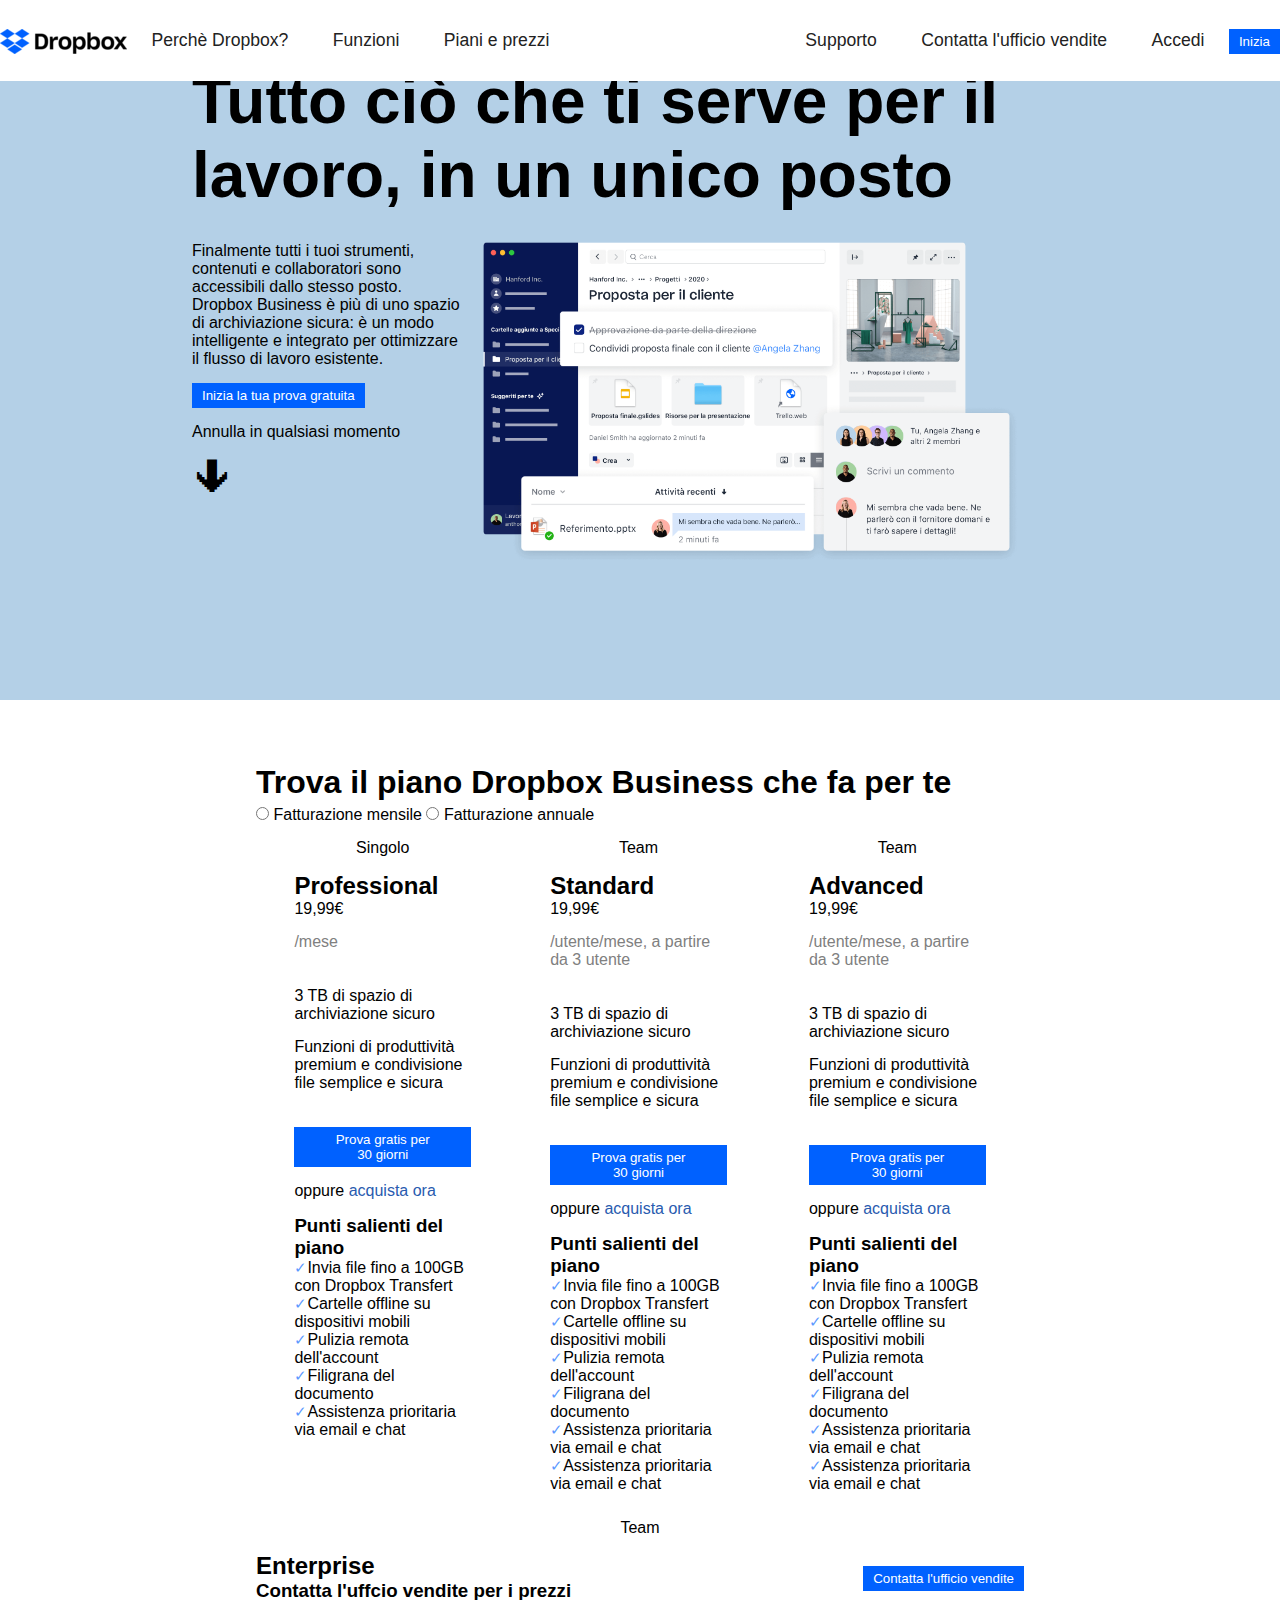
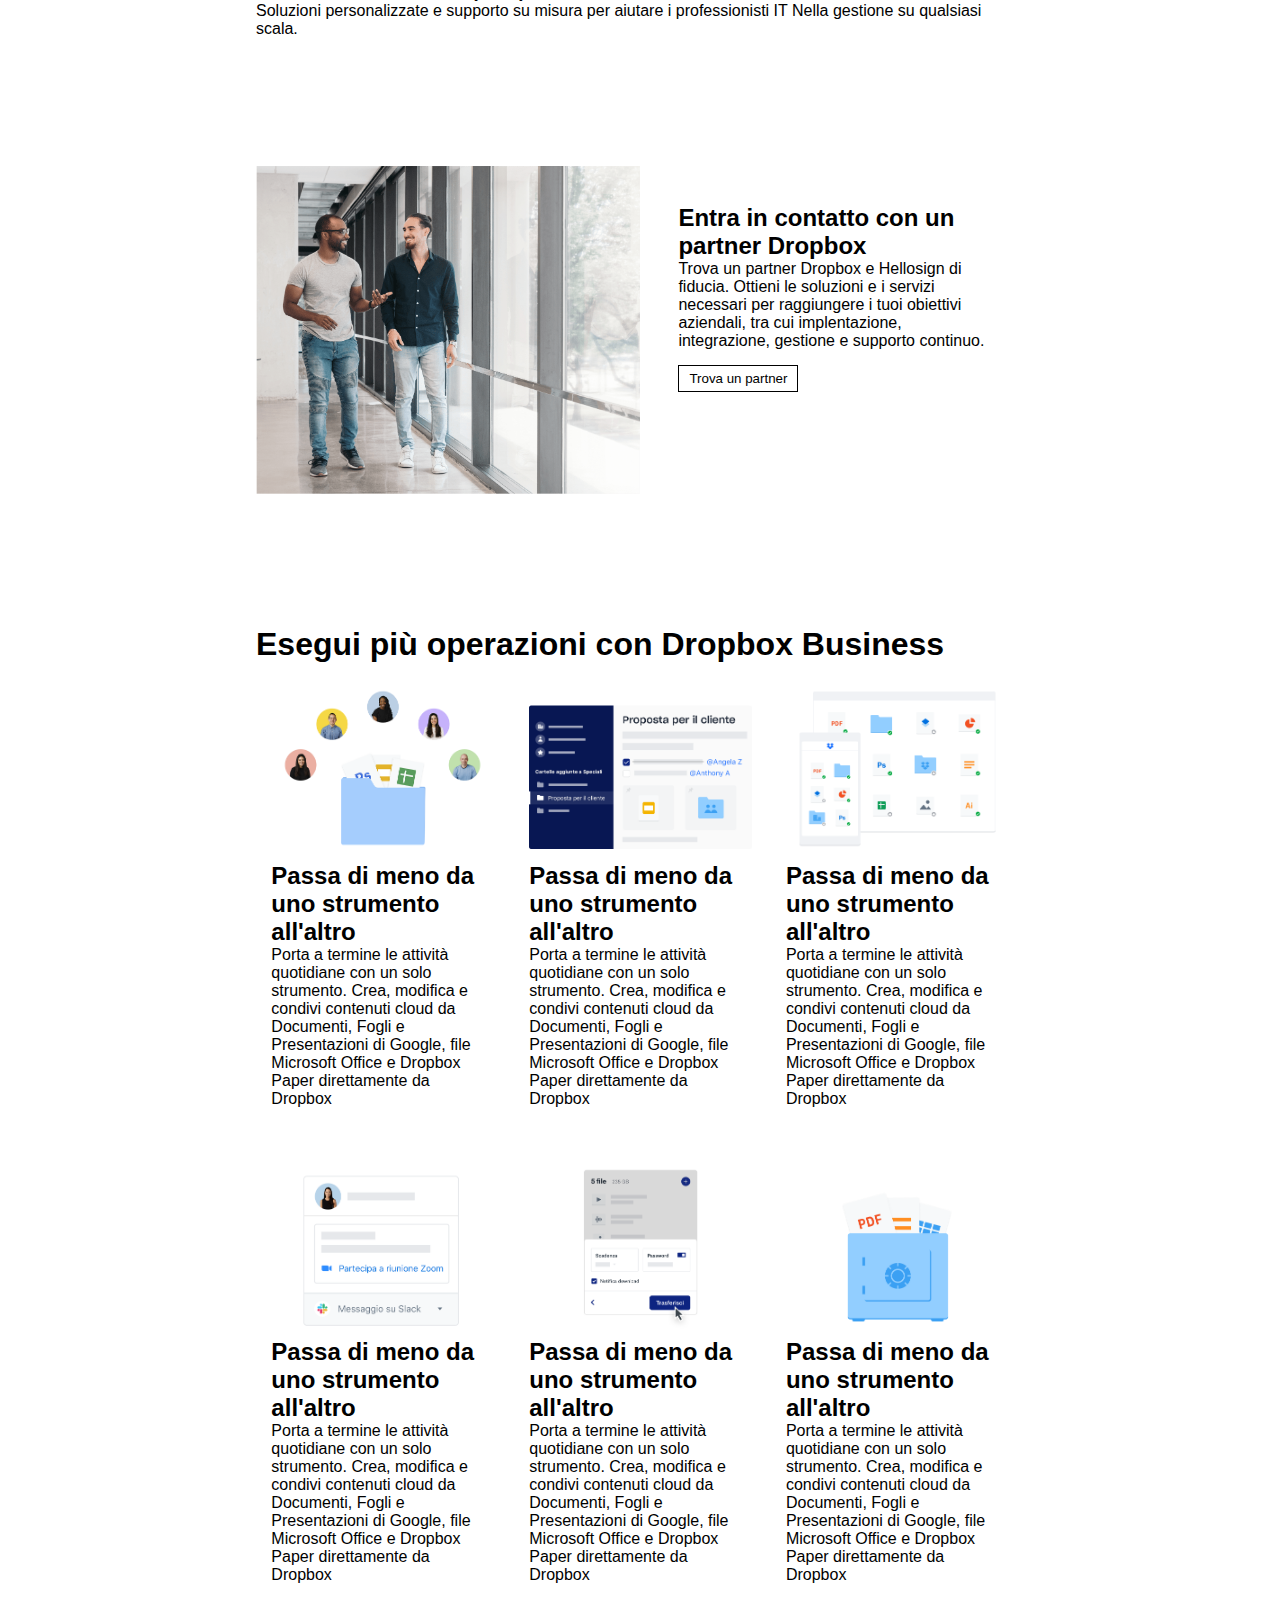
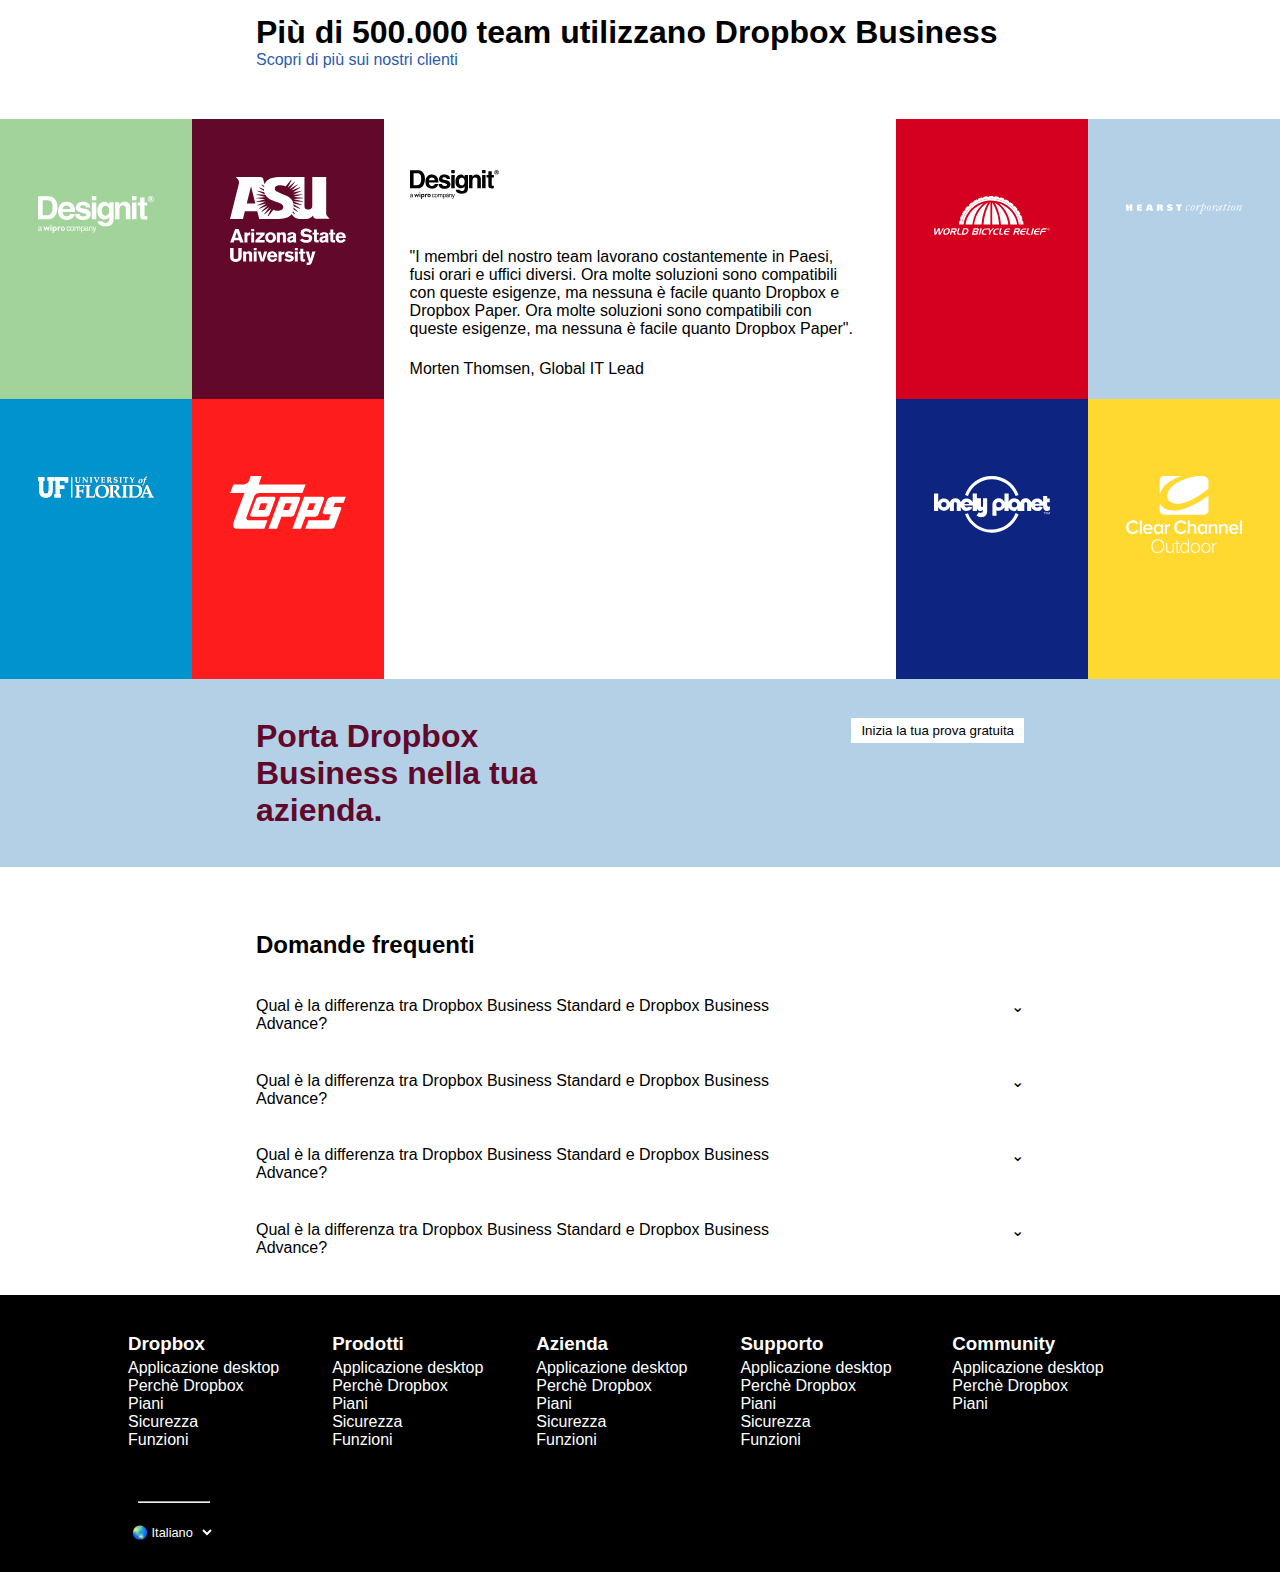
==== commit 24591d4d: "Ottimizzazione" ====
--- a/index.html
+++ b/index.html
@@ -12,7 +12,7 @@
 <body>
     <header>
         <!-- Inizio sezione navigazione -->
-        <nav>
+        <nav class="row">
             <ul class="menu menu-left">
                 <a href="#"><img src="img/logo-small.png" alt="logo-dropbox"></a>
                 <li><a href="#">Perchè Dropbox?</a></li>
--- a/css/style.css
+++ b/css/style.css
@@ -111,6 +111,12 @@
     display: inline-block;
 }
 
+.row{
+    content: "";
+    display: table;
+    clear: both;
+}
+
 /* Fine sezione navigazione */
 
 /* Inizio prima sezione */
@@ -477,4 +483,8 @@
     margin-top: 5%;
     width: 7%;
 }
+
+.container-footer li>a:hover{
+    text-decoration: underline;
+}                                                    
 /* Fine sezione footer */